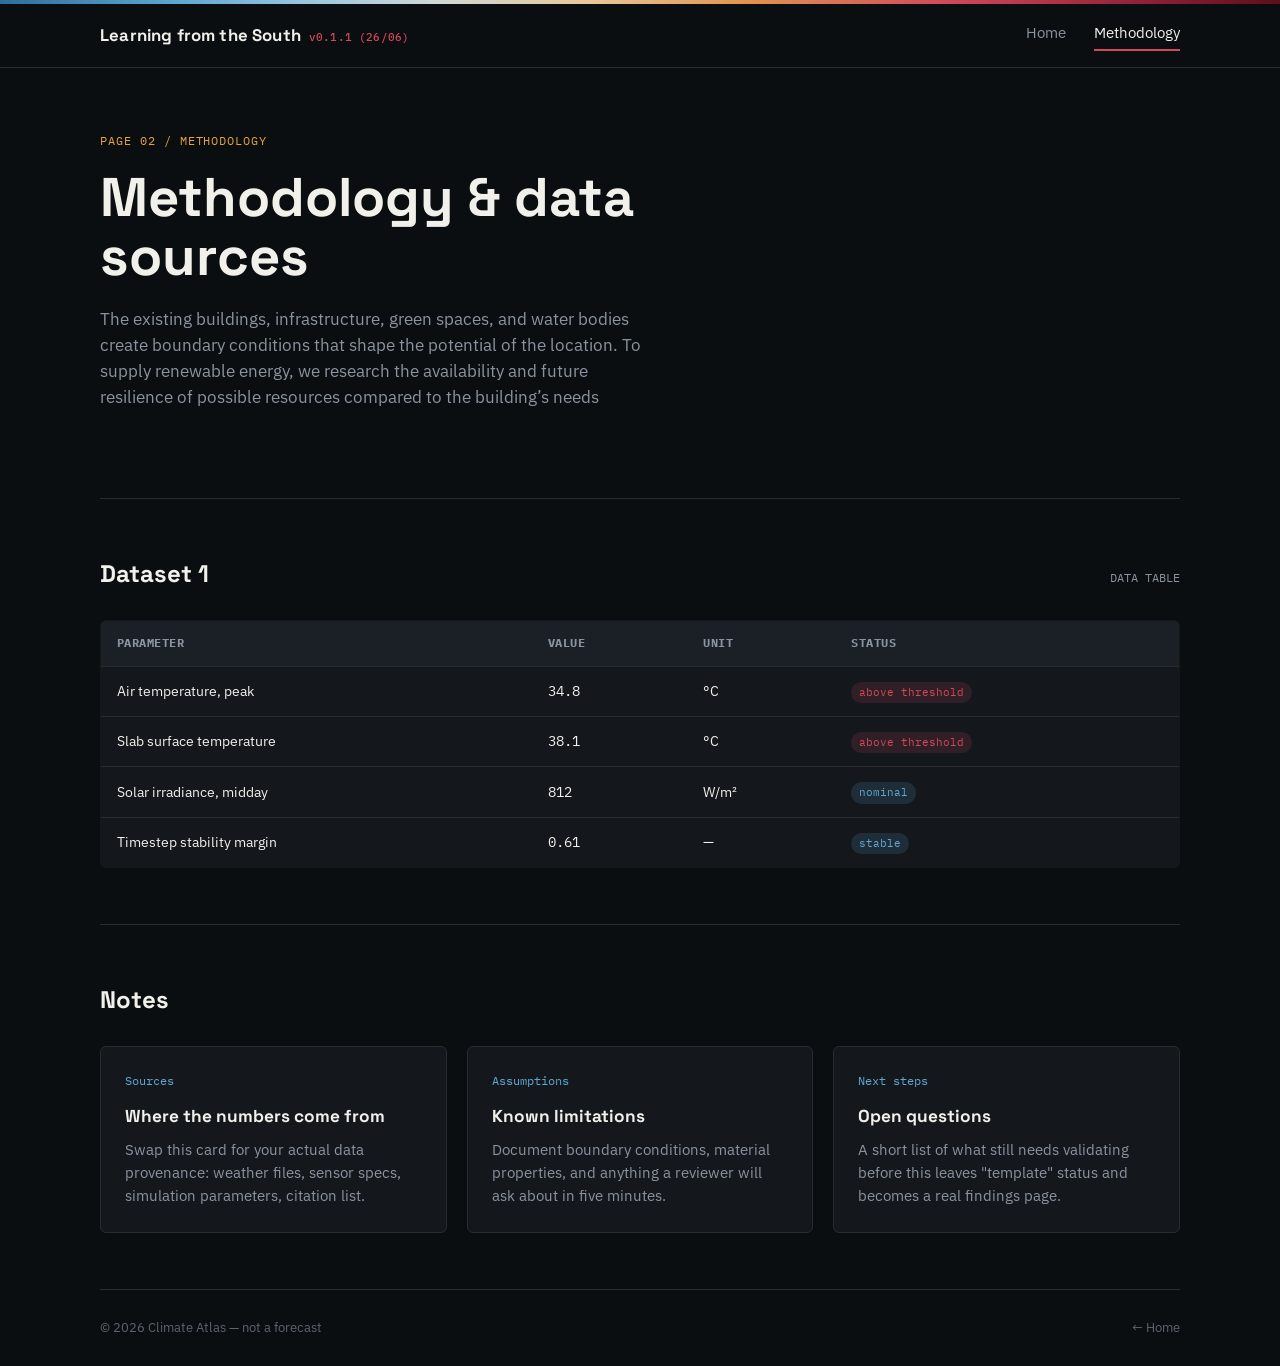
==== data.html @ e8f97cec "modifications to html" ====
<!DOCTYPE html>
<html lang="en">
<head>
<meta charset="UTF-8">
<meta name="viewport" content="width=device-width, initial-scale=1.0">
<title>Methodology</title>
<link rel="stylesheet" href="style.css">
</head>
<body>

<div class="stripes stripes--thin" role="img" aria-label="Warming stripes accent bar"></div>

<header class="site-header">
  <nav class="nav wrap">
    <a href="index.html" class="nav__brand">Learning from the South <span>v0.1.1 (26/06)</span></a>
    <div class="nav__links">
      <a href="index.html">Home</a>
      <a href="data.html" aria-current="page">Methodology</a>
    </div>
  </nav>
</header>

<main>

  <section class="hero wrap">
    <p class="eyebrow">Page 02 / Methodology</p>
    <h1>Methodology &amp; data sources</h1>
    <p class="lede">The existing buildings, infrastructure, green spaces, and water bodies create boundary conditions that shape the potential of the location. To supply renewable energy, we research the availability and future resilience of possible resources compared to the building’s needs</p>
  </section>

  <section class="section wrap">
    <div class="section__head">
      <h2>Dataset 1</h2>
      <span class="tag">DATA TABLE</span>
    </div>
    <table class="data-table">
      <thead>
        <tr>
          <th>Parameter</th>
          <th>Value</th>
          <th>Unit</th>
          <th>Status</th>
        </tr>
      </thead>
      <tbody>
        <tr>
          <td>Air temperature, peak</td>
          <td class="num">34.8</td>
          <td>°C</td>
          <td><span class="flag">above threshold</span></td>
        </tr>
        <tr>
          <td>Slab surface temperature</td>
          <td class="num">38.1</td>
          <td>°C</td>
          <td><span class="flag">above threshold</span></td>
        </tr>
        <tr>
          <td>Solar irradiance, midday</td>
          <td class="num">812</td>
          <td>W/m²</td>
          <td><span class="flag flag--ok">nominal</span></td>
        </tr>
        <tr>
          <td>Timestep stability margin</td>
          <td class="num">0.61</td>
          <td>—</td>
          <td><span class="flag flag--ok">stable</span></td>
        </tr>
      </tbody>
    </table>
  </section>

  <section class="section wrap">
    <div class="section__head">
      <h2>Notes</h2>
    </div>
    <div class="grid-3">
      <div class="card">
        <div class="card__index">Sources</div>
        <h3>Where the numbers come from</h3>
        <p>Swap this card for your actual data provenance: weather files, sensor specs, simulation parameters, citation list.</p>
      </div>
      <div class="card">
        <div class="card__index">Assumptions</div>
        <h3>Known limitations</h3>
        <p>Document boundary conditions, material properties, and anything a reviewer will ask about in five minutes.</p>
      </div>
      <div class="card">
        <div class="card__index">Next steps</div>
        <h3>Open questions</h3>
        <p>A short list of what still needs validating before this leaves "template" status and becomes a real findings page.</p>
      </div>
    </div>
  </section>

</main>

<footer class="site-footer wrap">
  <span>© 2026 Climate Atlas — not a forecast</span>
  <a href="index.html">← Home</a>
</footer>

</body>
</html>
---- style.css ----
/* ============================================================
   CLIMATE ANALYSIS — base stylesheet
   Palette: dark control room + warming-stripes accent
   ============================================================ */

@import url('https://fonts.googleapis.com/css2?family=Space+Grotesk:wght@400;500;700&family=IBM+Plex+Sans:wght@400;500&family=IBM+Plex+Mono:wght@400;500;600&display=swap');

:root {
  /* color tokens */
  --bg-deep:   #0B0E11;   /* near-black background, "the void" */
  --bg-panel:  #14181D;   /* card / panel surface */
  --bg-panel-2:#1B2027;   /* slightly raised surface */
  --line:      #262C34;   /* hairline borders */
  --ice:       #5FA8D3;   /* cold accent — the "before" */
  --ember:     #D1495B;   /* hot accent — the "after" */
  --amber:     #E8A33D;   /* caution / highlight */
  --fog:       #8A93A0;   /* muted secondary text */
  --paper:     #F2F0EA;   /* primary text on dark */

  /* type tokens */
  --font-display: 'Space Grotesk', sans-serif;
  --font-body: 'IBM Plex Sans', sans-serif;
  --font-mono: 'IBM Plex Mono', monospace;

  --radius: 6px;
}

* { box-sizing: border-box; margin: 0; padding: 0; }

html { scroll-behavior: smooth; }

body {
  background: var(--bg-deep);
  color: var(--paper);
  font-family: var(--font-body);
  line-height: 1.55;
  -webkit-font-smoothing: antialiased;
}

a { color: inherit; text-decoration: none; }

img { max-width: 100%; display: block; }

.wrap {
  width: min(1080px, 92%);
  margin-inline: auto;
}

/* ---------- focus & motion ---------- */
a:focus-visible,
button:focus-visible {
  outline: 2px solid var(--amber);
  outline-offset: 3px;
}

@media (prefers-reduced-motion: reduce) {
  * { animation: none !important; transition: none !important; scroll-behavior: auto !important; }
}

/* ---------- warming stripes signature ---------- */
.stripes {
  height: 14px;
  width: 100%;
  background: linear-gradient(
    90deg,
    #2c6e9e 0%,
    #5FA8D3 14%,
    #9bc6df 24%,
    #cfd8d4 34%,
    #e9c79a 46%,
    #e2954f 58%,
    #D1495B 74%,
    #8f1f33 90%,
    #5c0f1d 100%
  );
}

.stripes--thin { height: 4px; }

/* ---------- nav ---------- */
.site-header {
  border-bottom: 1px solid var(--line);
  background: var(--bg-deep);
  position: sticky;
  top: 0;
  z-index: 10;
}

.nav {
  display: flex;
  align-items: center;
  justify-content: space-between;
  padding-block: 18px;
}

.nav__brand {
  font-family: var(--font-display);
  font-weight: 700;
  font-size: 1.05rem;
  letter-spacing: 0.01em;
  display: flex;
  align-items: baseline;
  gap: 8px;
}

.nav__brand span {
  font-family: var(--font-mono);
  font-size: 0.7rem;
  color: var(--ember);
  font-weight: 500;
}

.nav__links {
  display: flex;
  gap: 28px;
  font-size: 0.92rem;
  color: var(--fog);
}

.nav__links a {
  position: relative;
  padding-bottom: 4px;
  transition: color 0.15s ease;
}

.nav__links a:hover,
.nav__links a[aria-current="page"] {
  color: var(--paper);
}

.nav__links a[aria-current="page"]::after {
  content: "";
  position: absolute;
  left: 0; right: 0; bottom: -2px;
  height: 2px;
  background: var(--ember);
}

/* ---------- hero ---------- */
.hero {
  padding-block: 64px 56px;
  border-bottom: 1px solid var(--line);
}

.eyebrow {
  font-family: var(--font-mono);
  font-size: 0.75rem;
  letter-spacing: 0.08em;
  text-transform: uppercase;
  color: var(--amber);
  margin-bottom: 18px;
}

.hero h1 {
  font-family: var(--font-display);
  font-weight: 700;
  font-size: clamp(2rem, 4.5vw, 3.4rem);
  line-height: 1.08;
  max-width: 16ch;
  margin-bottom: 20px;
}

.hero p.lede {
  color: var(--fog);
  font-size: 1.05rem;
  max-width: 56ch;
  margin-bottom: 32px;
}

.hero__actions {
  display: flex;
  gap: 14px;
  flex-wrap: wrap;
}

.btn {
  display: inline-block;
  padding: 12px 22px;
  border-radius: var(--radius);
  font-size: 0.92rem;
  font-weight: 500;
  border: 1px solid var(--line);
  transition: border-color 0.15s ease, background 0.15s ease;
}

.btn--primary {
  background: var(--ember);
  border-color: var(--ember);
  color: var(--paper);
}

.btn--primary:hover { background: #b8394a; }

.btn--ghost {
  color: var(--paper);
}

.btn--ghost:hover { border-color: var(--fog); }

/* ---------- stat row ---------- */
.stats {
  display: grid;
  grid-template-columns: repeat(auto-fit, minmax(180px, 1fr));
  gap: 1px;
  background: var(--line);
  border: 1px solid var(--line);
  border-radius: var(--radius);
  overflow: hidden;
  margin-block: 8px 0;
}

.stat {
  background: var(--bg-panel);
  padding: 22px 20px;
}

.stat__value {
  font-family: var(--font-mono);
  font-size: 1.7rem;
  font-weight: 600;
  color: var(--paper);
}

.stat__value sup {
  color: var(--ember);
  font-size: 1rem;
}

.stat__label {
  margin-top: 6px;
  font-size: 0.82rem;
  color: var(--fog);
}

.stat__source {
  margin-top: 10px;
  font-size: 0.72rem;
  color: #5c6470;
}

/* ---------- sections ---------- */
.section {
  padding-block: 56px;
  border-bottom: 1px solid var(--line);
}

.section__head {
  display: flex;
  align-items: baseline;
  justify-content: space-between;
  gap: 24px;
  margin-bottom: 28px;
}

.section__head h2 {
  font-family: var(--font-display);
  font-size: 1.5rem;
  font-weight: 700;
}

.section__head .tag {
  font-family: var(--font-mono);
  font-size: 0.75rem;
  color: var(--fog);
}

.grid-3 {
  display: grid;
  grid-template-columns: repeat(auto-fit, minmax(240px, 1fr));
  gap: 20px;
}

.card {
  background: var(--bg-panel);
  border: 1px solid var(--line);
  border-radius: var(--radius);
  padding: 24px;
}

.card__index {
  font-family: var(--font-mono);
  font-size: 0.78rem;
  color: var(--ice);
  margin-bottom: 12px;
}

.card h3 {
  font-family: var(--font-display);
  font-size: 1.08rem;
  margin-bottom: 10px;
}

.card p {
  color: var(--fog);
  font-size: 0.92rem;
}

/* ---------- table (used on the data/methodology page) ---------- */
.data-table {
  width: 100%;
  border-collapse: collapse;
  font-size: 0.9rem;
  background: var(--bg-panel);
  border: 1px solid var(--line);
  border-radius: var(--radius);
  overflow: hidden;
}

.data-table th,
.data-table td {
  text-align: left;
  padding: 13px 16px;
  border-bottom: 1px solid var(--line);
}

.data-table th {
  font-family: var(--font-mono);
  font-size: 0.74rem;
  letter-spacing: 0.04em;
  text-transform: uppercase;
  color: var(--fog);
  background: var(--bg-panel-2);
}

.data-table td.num {
  font-family: var(--font-mono);
  color: var(--paper);
}

.data-table tr:last-child td { border-bottom: none; }

.flag {
  display: inline-block;
  font-family: var(--font-mono);
  font-size: 0.7rem;
  padding: 2px 8px;
  border-radius: 999px;
  background: rgba(209, 73, 91, 0.15);
  color: var(--ember);
}

.flag--ok {
  background: rgba(95, 168, 211, 0.15);
  color: var(--ice);
}

.callout {
  border-left: 3px solid var(--amber);
  background: var(--bg-panel);
  padding: 18px 20px;
  font-size: 0.92rem;
  color: var(--fog);
  border-radius: 0 var(--radius) var(--radius) 0;
  margin-block: 32px;
}

.callout strong { color: var(--paper); }

/* ---------- footer ---------- */
.site-footer {
  padding-block: 28px;
  display: flex;
  align-items: center;
  justify-content: space-between;
  flex-wrap: wrap;
  gap: 12px;
  font-size: 0.8rem;
  color: #5c6470;
}

.site-footer a:hover { color: var(--fog); }

/* ---------- responsive ---------- */
@media (max-width: 640px) {
  .nav__links { gap: 16px; font-size: 0.85rem; }
  .section__head { flex-direction: column; align-items: flex-start; gap: 8px; }
}
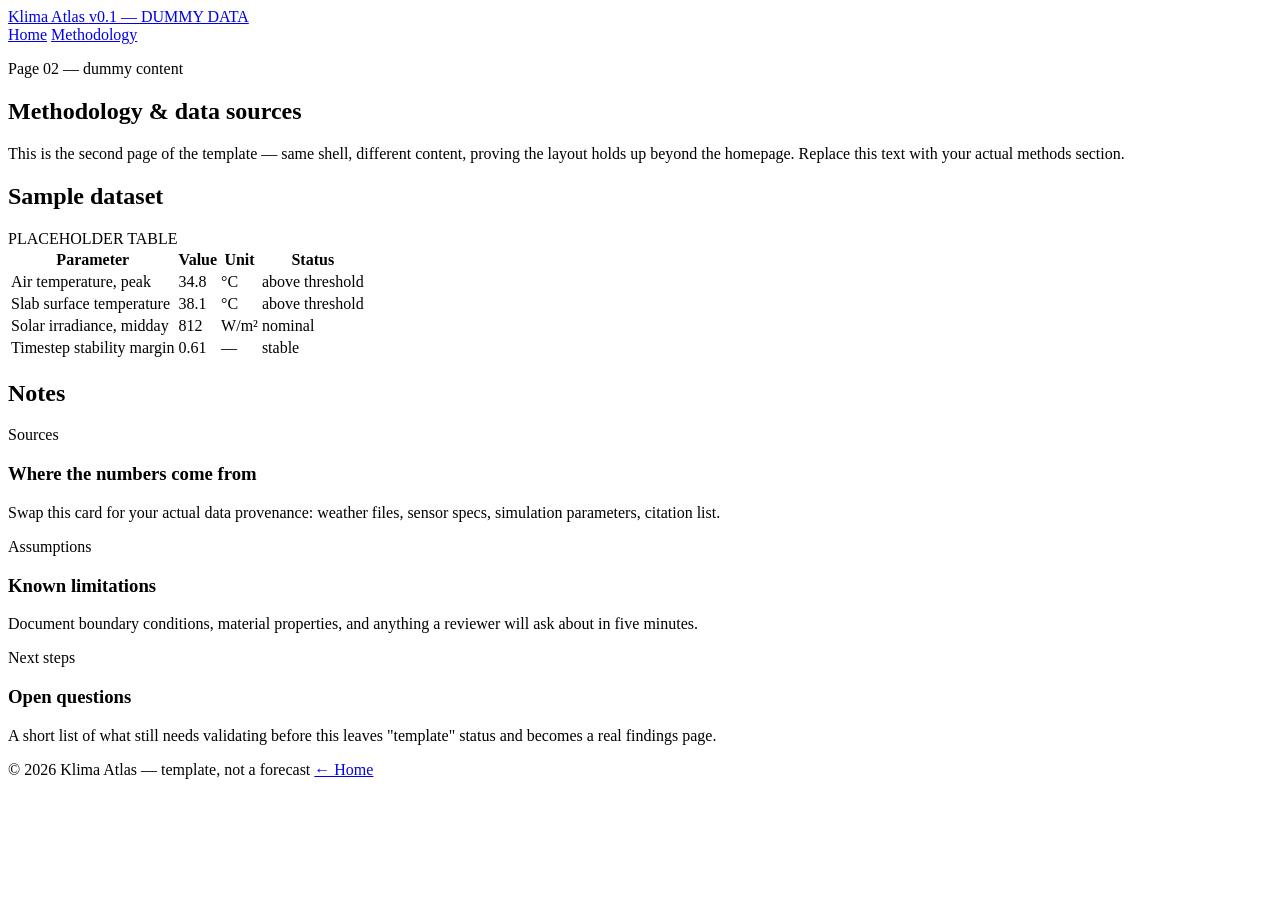
==== commit 1b8a51f7: "added chart 1" ====
--- a/data.html
+++ b/data.html
@@ -3,8 +3,8 @@
 <head>
 <meta charset="UTF-8">
 <meta name="viewport" content="width=device-width, initial-scale=1.0">
-<title>Methodology</title>
-<link rel="stylesheet" href="style.css">
+<title>Methodology — Klima Atlas</title>
+<link rel="stylesheet" href="css/style.css">
 </head>
 <body>
 
@@ -12,7 +12,7 @@
 
 <header class="site-header">
   <nav class="nav wrap">
-    <a href="index.html" class="nav__brand">Learning from the South <span>v0.1.1 (26/06)</span></a>
+    <a href="index.html" class="nav__brand">Klima Atlas <span>v0.1 — DUMMY DATA</span></a>
     <div class="nav__links">
       <a href="index.html">Home</a>
       <a href="data.html" aria-current="page">Methodology</a>
@@ -23,15 +23,15 @@
 <main>
 
   <section class="hero wrap">
-    <p class="eyebrow">Page 02 / Methodology</p>
+    <p class="eyebrow">Page 02 — dummy content</p>
     <h1>Methodology &amp; data sources</h1>
-    <p class="lede">The existing buildings, infrastructure, green spaces, and water bodies create boundary conditions that shape the potential of the location. To supply renewable energy, we research the availability and future resilience of possible resources compared to the building’s needs</p>
+    <p class="lede">This is the second page of the template — same shell, different content, proving the layout holds up beyond the homepage. Replace this text with your actual methods section.</p>
   </section>
 
   <section class="section wrap">
     <div class="section__head">
-      <h2>Dataset 1</h2>
-      <span class="tag">DATA TABLE</span>
+      <h2>Sample dataset</h2>
+      <span class="tag">PLACEHOLDER TABLE</span>
     </div>
     <table class="data-table">
       <thead>
@@ -97,9 +97,9 @@
 </main>
 
 <footer class="site-footer wrap">
-  <span>© 2026 Climate Atlas — not a forecast</span>
+  <span>© 2026 Klima Atlas — template, not a forecast</span>
   <a href="index.html">← Home</a>
 </footer>
 
 </body>
-</html>+</html>
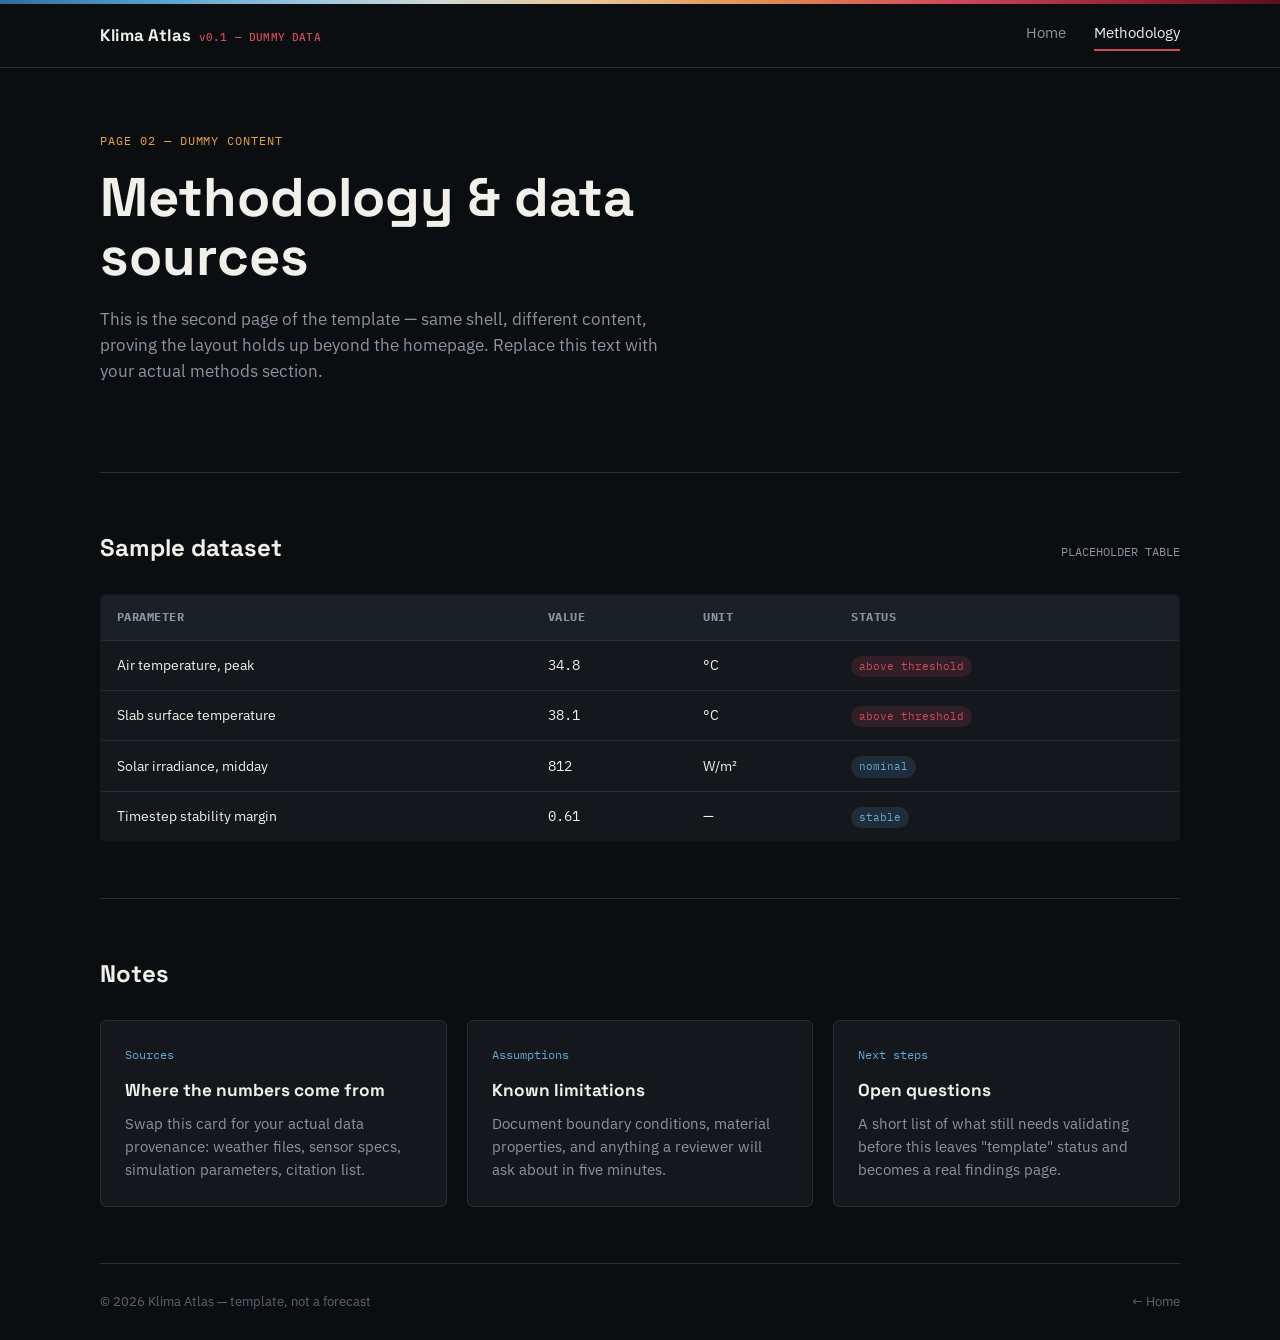
==== commit abf9e39f: "fixed bug" ====
--- a/data.html
+++ b/data.html
@@ -4,7 +4,7 @@
 <meta charset="UTF-8">
 <meta name="viewport" content="width=device-width, initial-scale=1.0">
 <title>Methodology — Klima Atlas</title>
-<link rel="stylesheet" href="css/style.css">
+<link rel="stylesheet" href="style.css">
 </head>
 <body>
 
--- a/style.css
+++ b/style.css
@@ -0,0 +1,449 @@
+/* ============================================================
+   CLIMATE ANALYSIS — base stylesheet
+   Palette: dark control room + warming-stripes accent
+   ============================================================ */
+
+@import url('https://fonts.googleapis.com/css2?family=Space+Grotesk:wght@400;500;700&family=IBM+Plex+Sans:wght@400;500&family=IBM+Plex+Mono:wght@400;500;600&display=swap');
+
+:root {
+  /* color tokens */
+  --bg-deep:   #0B0E11;   /* near-black background, "the void" */
+  --bg-panel:  #14181D;   /* card / panel surface */
+  --bg-panel-2:#1B2027;   /* slightly raised surface */
+  --line:      #262C34;   /* hairline borders */
+  --ice:       #5FA8D3;   /* cold accent — the "before" */
+  --ember:     #D1495B;   /* hot accent — the "after" */
+  --amber:     #E8A33D;   /* caution / highlight */
+  --fog:       #8A93A0;   /* muted secondary text */
+  --paper:     #F2F0EA;   /* primary text on dark */
+
+  /* type tokens */
+  --font-display: 'Space Grotesk', sans-serif;
+  --font-body: 'IBM Plex Sans', sans-serif;
+  --font-mono: 'IBM Plex Mono', monospace;
+
+  --radius: 6px;
+}
+
+* { box-sizing: border-box; margin: 0; padding: 0; }
+
+html { scroll-behavior: smooth; }
+
+body {
+  background: var(--bg-deep);
+  color: var(--paper);
+  font-family: var(--font-body);
+  line-height: 1.55;
+  -webkit-font-smoothing: antialiased;
+}
+
+a { color: inherit; text-decoration: none; }
+
+img { max-width: 100%; display: block; }
+
+.wrap {
+  width: min(1080px, 92%);
+  margin-inline: auto;
+}
+
+/* ---------- focus & motion ---------- */
+a:focus-visible,
+button:focus-visible {
+  outline: 2px solid var(--amber);
+  outline-offset: 3px;
+}
+
+@media (prefers-reduced-motion: reduce) {
+  * { animation: none !important; transition: none !important; scroll-behavior: auto !important; }
+}
+
+/* ---------- warming stripes signature ---------- */
+.stripes {
+  height: 14px;
+  width: 100%;
+  background: linear-gradient(
+    90deg,
+    #2c6e9e 0%,
+    #5FA8D3 14%,
+    #9bc6df 24%,
+    #cfd8d4 34%,
+    #e9c79a 46%,
+    #e2954f 58%,
+    #D1495B 74%,
+    #8f1f33 90%,
+    #5c0f1d 100%
+  );
+}
+
+.stripes--thin { height: 4px; }
+
+/* ---------- nav ---------- */
+.site-header {
+  border-bottom: 1px solid var(--line);
+  background: var(--bg-deep);
+  position: sticky;
+  top: 0;
+  z-index: 10;
+}
+
+.nav {
+  display: flex;
+  align-items: center;
+  justify-content: space-between;
+  padding-block: 18px;
+}
+
+.nav__brand {
+  font-family: var(--font-display);
+  font-weight: 700;
+  font-size: 1.05rem;
+  letter-spacing: 0.01em;
+  display: flex;
+  align-items: baseline;
+  gap: 8px;
+}
+
+.nav__brand span {
+  font-family: var(--font-mono);
+  font-size: 0.7rem;
+  color: var(--ember);
+  font-weight: 500;
+}
+
+.nav__links {
+  display: flex;
+  gap: 28px;
+  font-size: 0.92rem;
+  color: var(--fog);
+}
+
+.nav__links a {
+  position: relative;
+  padding-bottom: 4px;
+  transition: color 0.15s ease;
+}
+
+.nav__links a:hover,
+.nav__links a[aria-current="page"] {
+  color: var(--paper);
+}
+
+.nav__links a[aria-current="page"]::after {
+  content: "";
+  position: absolute;
+  left: 0; right: 0; bottom: -2px;
+  height: 2px;
+  background: var(--ember);
+}
+
+/* ---------- hero ---------- */
+.hero {
+  padding-block: 64px 56px;
+  border-bottom: 1px solid var(--line);
+}
+
+.eyebrow {
+  font-family: var(--font-mono);
+  font-size: 0.75rem;
+  letter-spacing: 0.08em;
+  text-transform: uppercase;
+  color: var(--amber);
+  margin-bottom: 18px;
+}
+
+.hero h1 {
+  font-family: var(--font-display);
+  font-weight: 700;
+  font-size: clamp(2rem, 4.5vw, 3.4rem);
+  line-height: 1.08;
+  max-width: 16ch;
+  margin-bottom: 20px;
+}
+
+.hero p.lede {
+  color: var(--fog);
+  font-size: 1.05rem;
+  max-width: 56ch;
+  margin-bottom: 32px;
+}
+
+.hero__actions {
+  display: flex;
+  gap: 14px;
+  flex-wrap: wrap;
+}
+
+.btn {
+  display: inline-block;
+  padding: 12px 22px;
+  border-radius: var(--radius);
+  font-size: 0.92rem;
+  font-weight: 500;
+  border: 1px solid var(--line);
+  transition: border-color 0.15s ease, background 0.15s ease;
+}
+
+.btn--primary {
+  background: var(--ember);
+  border-color: var(--ember);
+  color: var(--paper);
+}
+
+.btn--primary:hover { background: #b8394a; }
+
+.btn--ghost {
+  color: var(--paper);
+}
+
+.btn--ghost:hover { border-color: var(--fog); }
+
+/* ---------- stat row ---------- */
+.stats {
+  display: grid;
+  grid-template-columns: repeat(auto-fit, minmax(180px, 1fr));
+  gap: 1px;
+  background: var(--line);
+  border: 1px solid var(--line);
+  border-radius: var(--radius);
+  overflow: hidden;
+  margin-block: 8px 0;
+}
+
+.stat {
+  background: var(--bg-panel);
+  padding: 22px 20px;
+}
+
+.stat__value {
+  font-family: var(--font-mono);
+  font-size: 1.7rem;
+  font-weight: 600;
+  color: var(--paper);
+}
+
+.stat__value sup {
+  color: var(--ember);
+  font-size: 1rem;
+}
+
+.stat__label {
+  margin-top: 6px;
+  font-size: 0.82rem;
+  color: var(--fog);
+}
+
+.stat__source {
+  margin-top: 10px;
+  font-size: 0.72rem;
+  color: #5c6470;
+}
+
+/* ---------- sections ---------- */
+.section {
+  padding-block: 56px;
+  border-bottom: 1px solid var(--line);
+}
+
+.section__head {
+  display: flex;
+  align-items: baseline;
+  justify-content: space-between;
+  gap: 24px;
+  margin-bottom: 28px;
+}
+
+.section__head h2 {
+  font-family: var(--font-display);
+  font-size: 1.5rem;
+  font-weight: 700;
+}
+
+.section__head .tag {
+  font-family: var(--font-mono);
+  font-size: 0.75rem;
+  color: var(--fog);
+}
+
+.grid-3 {
+  display: grid;
+  grid-template-columns: repeat(auto-fit, minmax(240px, 1fr));
+  gap: 20px;
+}
+
+.card {
+  background: var(--bg-panel);
+  border: 1px solid var(--line);
+  border-radius: var(--radius);
+  padding: 24px;
+}
+
+.card__index {
+  font-family: var(--font-mono);
+  font-size: 0.78rem;
+  color: var(--ice);
+  margin-bottom: 12px;
+}
+
+.card h3 {
+  font-family: var(--font-display);
+  font-size: 1.08rem;
+  margin-bottom: 10px;
+}
+
+.card p {
+  color: var(--fog);
+  font-size: 0.92rem;
+}
+
+/* ---------- table (used on the data/methodology page) ---------- */
+.data-table {
+  width: 100%;
+  border-collapse: collapse;
+  font-size: 0.9rem;
+  background: var(--bg-panel);
+  border: 1px solid var(--line);
+  border-radius: var(--radius);
+  overflow: hidden;
+}
+
+.data-table th,
+.data-table td {
+  text-align: left;
+  padding: 13px 16px;
+  border-bottom: 1px solid var(--line);
+}
+
+.data-table th {
+  font-family: var(--font-mono);
+  font-size: 0.74rem;
+  letter-spacing: 0.04em;
+  text-transform: uppercase;
+  color: var(--fog);
+  background: var(--bg-panel-2);
+}
+
+.data-table td.num {
+  font-family: var(--font-mono);
+  color: var(--paper);
+}
+
+.data-table tr:last-child td { border-bottom: none; }
+
+.flag {
+  display: inline-block;
+  font-family: var(--font-mono);
+  font-size: 0.7rem;
+  padding: 2px 8px;
+  border-radius: 999px;
+  background: rgba(209, 73, 91, 0.15);
+  color: var(--ember);
+}
+
+.flag--ok {
+  background: rgba(95, 168, 211, 0.15);
+  color: var(--ice);
+}
+
+.callout {
+  border-left: 3px solid var(--amber);
+  background: var(--bg-panel);
+  padding: 18px 20px;
+  font-size: 0.92rem;
+  color: var(--fog);
+  border-radius: 0 var(--radius) var(--radius) 0;
+  margin-block: 32px;
+}
+
+.callout strong { color: var(--paper); }
+
+/* ---------- chart ---------- */
+.chart-block {
+  background: var(--bg-panel);
+  border: 1px solid var(--line);
+  border-radius: var(--radius);
+  padding: 24px 20px 12px;
+  margin-block: 8px 0;
+}
+
+#chart-global-temp {
+  position: relative;
+  width: 100%;
+  height: 320px;
+}
+
+#chart-global-temp svg {
+  display: block;
+  overflow: visible;
+}
+
+.chart-tooltip {
+  position: absolute;
+  pointer-events: none;
+  background: var(--bg-deep);
+  border: 1px solid var(--line);
+  border-radius: 4px;
+  padding: 6px 10px;
+  font-family: var(--font-mono);
+  font-size: 0.75rem;
+  color: var(--paper);
+  white-space: nowrap;
+  transform: translate(-50%, -100%);
+  transition: opacity 0.1s ease;
+}
+
+.chart-error {
+  color: var(--fog);
+  font-size: 0.85rem;
+  text-align: center;
+  padding-top: 120px;
+}
+
+.chart-legend {
+  display: flex;
+  gap: 20px;
+  flex-wrap: wrap;
+  font-size: 0.78rem;
+  color: var(--fog);
+  padding: 10px 4px 16px;
+}
+
+.chart-legend span {
+  display: inline-flex;
+  align-items: center;
+  gap: 6px;
+}
+
+.chart-legend i {
+  display: inline-block;
+  width: 14px;
+  height: 2px;
+}
+
+.chart-source {
+  font-size: 0.72rem;
+  color: #5c6470;
+  padding: 0 4px 4px;
+}
+
+.chart-source a { color: var(--ice); }
+.chart-source a:hover { color: var(--paper); }
+
+/* ---------- footer ---------- */
+.site-footer {
+  padding-block: 28px;
+  display: flex;
+  align-items: center;
+  justify-content: space-between;
+  flex-wrap: wrap;
+  gap: 12px;
+  font-size: 0.8rem;
+  color: #5c6470;
+}
+
+.site-footer a:hover { color: var(--fog); }
+
+/* ---------- responsive ---------- */
+@media (max-width: 640px) {
+  .nav__links { gap: 16px; font-size: 0.85rem; }
+  .section__head { flex-direction: column; align-items: flex-start; gap: 8px; }
+}
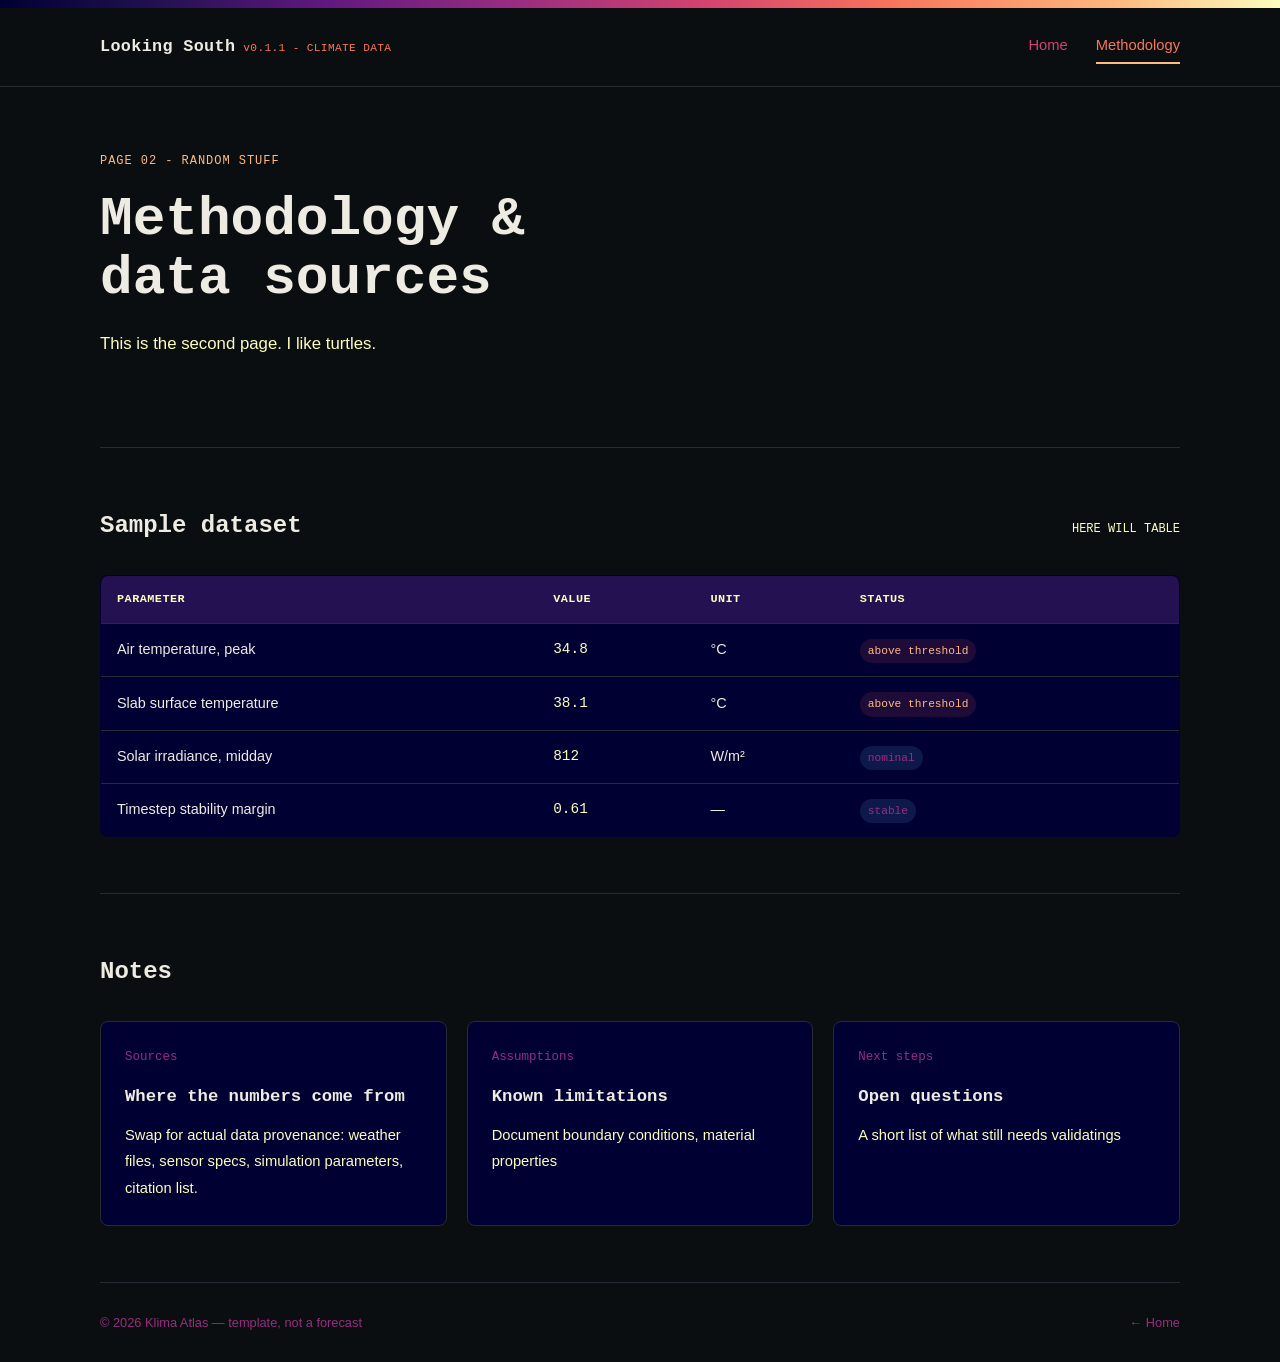
==== commit 599e34c8: "added csv" ====
--- a/data.html
+++ b/data.html
@@ -3,7 +3,7 @@
 <head>
 <meta charset="UTF-8">
 <meta name="viewport" content="width=device-width, initial-scale=1.0">
-<title>Methodology — Klima Atlas</title>
+<title>Methodology</title>
 <link rel="stylesheet" href="style.css">
 </head>
 <body>
@@ -12,7 +12,7 @@
 
 <header class="site-header">
   <nav class="nav wrap">
-    <a href="index.html" class="nav__brand">Klima Atlas <span>v0.1 — DUMMY DATA</span></a>
+    <a href="index.html" class="nav__brand">Looking South <span>v0.1.1 - CLIMATE DATA</span></a>
     <div class="nav__links">
       <a href="index.html">Home</a>
       <a href="data.html" aria-current="page">Methodology</a>
@@ -23,15 +23,15 @@
 <main>
 
   <section class="hero wrap">
-    <p class="eyebrow">Page 02 — dummy content</p>
+    <p class="eyebrow">Page 02 - random stuff</p>
     <h1>Methodology &amp; data sources</h1>
-    <p class="lede">This is the second page of the template — same shell, different content, proving the layout holds up beyond the homepage. Replace this text with your actual methods section.</p>
+    <p class="lede">This is the second page. I like turtles.</p>
   </section>
 
   <section class="section wrap">
     <div class="section__head">
       <h2>Sample dataset</h2>
-      <span class="tag">PLACEHOLDER TABLE</span>
+      <span class="tag">HERE WILL TABLE</span>
     </div>
     <table class="data-table">
       <thead>
@@ -79,17 +79,17 @@
       <div class="card">
         <div class="card__index">Sources</div>
         <h3>Where the numbers come from</h3>
-        <p>Swap this card for your actual data provenance: weather files, sensor specs, simulation parameters, citation list.</p>
+        <p>Swap for actual data provenance: weather files, sensor specs, simulation parameters, citation list.</p>
       </div>
       <div class="card">
         <div class="card__index">Assumptions</div>
         <h3>Known limitations</h3>
-        <p>Document boundary conditions, material properties, and anything a reviewer will ask about in five minutes.</p>
+        <p>Document boundary conditions, material properties</p>
       </div>
       <div class="card">
         <div class="card__index">Next steps</div>
         <h3>Open questions</h3>
-        <p>A short list of what still needs validating before this leaves "template" status and becomes a real findings page.</p>
+        <p>A short list of what still needs validatings</p>
       </div>
     </div>
   </section>
--- a/style.css
+++ b/style.css
@@ -15,14 +15,45 @@
   --ember:     #D1495B;   /* hot accent — the "after" */
   --amber:     #E8A33D;   /* caution / highlight */
   --fog:       #8A93A0;   /* muted secondary text */
-  --paper:     #F2F0EA;   /* primary text on dark */
+  --paper:     #eeebe3;   /* primary text on dark */
+
+  /*VIRIDIS PALETTES*/
+  --magma1: #000033;  /*darkest cold*/
+  --magma2: #231151;  /*dark cold*/
+  --magma3: #5f187f;  /*cold*/
+  --magma4: #982d80;  /*warm*/
+  --magma5: #d3436e;  /*warmer*/
+  --magma6: #f8765c;  /*hot*/
+  --magma7: #feba80;  /*red hot*/
+  --magma8: #fcfdbf;  /*glow*/
+
+  --plasma1: #0d1687; /*darkest cold*/
+  --plasma2: #541fa3; /*dark cold*/
+  --plasma3: #8b23a5; /*cold*/
+  --plasma4: #b93289; /*warm*/
+  --plasma5: #db5c68; /*warmer*/
+  --plasma6: #f48848; /*hot*/
+  --plasma7: #febc2a; /*red hot*/
+  --plasma8: #f0f920; /*glow*/
+
+  --inferno1: #000033;  /*darkest cold*/
+  --inferno2: #231151;  /*dark cold*/
+  --inferno3: #8b23a5;  /*cold*/
+  --inferno4: #b93289;  /*warm*/
+  --inferno5: #db5c68;  /*warmer*/
+  --inferno6: #f48848;  /*hot*/
+  --inferno7: #febc2a;  /*red hot*/
+  --inferno8: #f0f920;  /*glow*/
 
   /* type tokens */
   --font-display: 'Space Grotesk', sans-serif;
+  --font-display2: 'Roboto Mono', monospace;
   --font-body: 'IBM Plex Sans', sans-serif;
+  --font-body2: 'Inter', sans-serif;
   --font-mono: 'IBM Plex Mono', monospace;
-
-  --radius: 6px;
+  --font-mono2: 'Roboto Mono', monospace;
+
+  --radius: 8px;
 }
 
 * { box-sizing: border-box; margin: 0; padding: 0; }
@@ -32,8 +63,8 @@
 body {
   background: var(--bg-deep);
   color: var(--paper);
-  font-family: var(--font-body);
-  line-height: 1.55;
+  font-family: var(--font-body2);
+  line-height: 1.8;
   -webkit-font-smoothing: antialiased;
 }
 
@@ -49,8 +80,8 @@
 /* ---------- focus & motion ---------- */
 a:focus-visible,
 button:focus-visible {
-  outline: 2px solid var(--amber);
-  outline-offset: 3px;
+  outline: 2px solid var(--magma6);
+  outline-offset: 5px;
 }
 
 @media (prefers-reduced-motion: reduce) {
@@ -63,19 +94,18 @@
   width: 100%;
   background: linear-gradient(
     90deg,
-    #2c6e9e 0%,
-    #5FA8D3 14%,
-    #9bc6df 24%,
-    #cfd8d4 34%,
-    #e9c79a 46%,
-    #e2954f 58%,
-    #D1495B 74%,
-    #8f1f33 90%,
-    #5c0f1d 100%
+    var(--magma1) 0%,
+    var(--magma2) 12.5%,
+    var(--magma3) 25%,
+    var(--magma4) 40%,
+    var(--magma5) 55%,
+    var(--magma6) 70%,
+    var(--magma7) 87.5%,
+    var(--magma8) 100%
   );
 }
 
-.stripes--thin { height: 4px; }
+.stripes--thin { height: 8px; }
 
 /* ---------- nav ---------- */
 .site-header {
@@ -90,23 +120,23 @@
   display: flex;
   align-items: center;
   justify-content: space-between;
-  padding-block: 18px;
+  padding-block: 24px;
 }
 
 .nav__brand {
-  font-family: var(--font-display);
+  font-family: var(--font-display2);
   font-weight: 700;
   font-size: 1.05rem;
-  letter-spacing: 0.01em;
+  letter-spacing: 0.02em;
   display: flex;
   align-items: baseline;
   gap: 8px;
 }
 
 .nav__brand span {
-  font-family: var(--font-mono);
+  font-family: var(--font-mono2);
   font-size: 0.7rem;
-  color: var(--ember);
+  color: var(--magma6);
   font-weight: 500;
 }
 
@@ -114,7 +144,7 @@
   display: flex;
   gap: 28px;
   font-size: 0.92rem;
-  color: var(--fog);
+  color: var(--magma5);
 }
 
 .nav__links a {
@@ -125,7 +155,7 @@
 
 .nav__links a:hover,
 .nav__links a[aria-current="page"] {
-  color: var(--paper);
+  color: var(--magma6);
 }
 
 .nav__links a[aria-current="page"]::after {
@@ -133,7 +163,7 @@
   position: absolute;
   left: 0; right: 0; bottom: -2px;
   height: 2px;
-  background: var(--ember);
+  background: var(--magma7);
 }
 
 /* ---------- hero ---------- */
@@ -143,16 +173,16 @@
 }
 
 .eyebrow {
-  font-family: var(--font-mono);
+  font-family: var(--font-mono2);
   font-size: 0.75rem;
   letter-spacing: 0.08em;
   text-transform: uppercase;
-  color: var(--amber);
+  color: var(--magma7);
   margin-bottom: 18px;
 }
 
 .hero h1 {
-  font-family: var(--font-display);
+  font-family: var(--font-display2);
   font-weight: 700;
   font-size: clamp(2rem, 4.5vw, 3.4rem);
   line-height: 1.08;
@@ -161,7 +191,7 @@
 }
 
 .hero p.lede {
-  color: var(--fog);
+  color: var(--magma8);
   font-size: 1.05rem;
   max-width: 56ch;
   margin-bottom: 32px;
@@ -180,22 +210,22 @@
   font-size: 0.92rem;
   font-weight: 500;
   border: 1px solid var(--line);
-  transition: border-color 0.15s ease, background 0.15s ease;
+  transition: border-color 0.25s ease, background 0.15s ease;
 }
 
 .btn--primary {
-  background: var(--ember);
-  border-color: var(--ember);
-  color: var(--paper);
-}
-
-.btn--primary:hover { background: #b8394a; }
+  background: var(--magma7);
+  border-color: var(--magma7);
+  color: var(--magma8);
+}
+
+.btn--primary:hover { background: var(--magma5); }
 
 .btn--ghost {
-  color: var(--paper);
-}
-
-.btn--ghost:hover { border-color: var(--fog); }
+  color: var(--magma8);
+}
+
+.btn--ghost:hover { border-color: var(--magma8); }
 
 /* ---------- stat row ---------- */
 .stats {
@@ -210,32 +240,32 @@
 }
 
 .stat {
-  background: var(--bg-panel);
+  background: var(--magma1);
   padding: 22px 20px;
 }
 
 .stat__value {
-  font-family: var(--font-mono);
+  font-family: var(--font-mono2);
   font-size: 1.7rem;
   font-weight: 600;
-  color: var(--paper);
+  color: var(--magma8);
 }
 
 .stat__value sup {
-  color: var(--ember);
+  color: var(--magma7);
   font-size: 1rem;
 }
 
 .stat__label {
   margin-top: 6px;
   font-size: 0.82rem;
-  color: var(--fog);
+  color: var(--magma8);
 }
 
 .stat__source {
   margin-top: 10px;
   font-size: 0.72rem;
-  color: #5c6470;
+  color: var(--magma4);
 }
 
 /* ---------- sections ---------- */
@@ -253,15 +283,15 @@
 }
 
 .section__head h2 {
-  font-family: var(--font-display);
+  font-family: var(--font-display2);
   font-size: 1.5rem;
   font-weight: 700;
 }
 
 .section__head .tag {
-  font-family: var(--font-mono);
+  font-family: var(--font-mono2);
   font-size: 0.75rem;
-  color: var(--fog);
+  color: var(--magma8);
 }
 
 .grid-3 {
@@ -271,27 +301,27 @@
 }
 
 .card {
-  background: var(--bg-panel);
+  background: var(--magma1);
   border: 1px solid var(--line);
   border-radius: var(--radius);
   padding: 24px;
 }
 
 .card__index {
-  font-family: var(--font-mono);
+  font-family: var(--font-mono2);
   font-size: 0.78rem;
-  color: var(--ice);
+  color: var(--magma4);
   margin-bottom: 12px;
 }
 
 .card h3 {
-  font-family: var(--font-display);
+  font-family: var(--font-display2);
   font-size: 1.08rem;
   margin-bottom: 10px;
 }
 
 .card p {
-  color: var(--fog);
+  color: var(--magma8);
   font-size: 0.92rem;
 }
 
@@ -300,7 +330,7 @@
   width: 100%;
   border-collapse: collapse;
   font-size: 0.9rem;
-  background: var(--bg-panel);
+  background: var(--magma1);
   border: 1px solid var(--line);
   border-radius: var(--radius);
   overflow: hidden;
@@ -314,51 +344,51 @@
 }
 
 .data-table th {
-  font-family: var(--font-mono);
+  font-family: var(--font-mono2);
   font-size: 0.74rem;
   letter-spacing: 0.04em;
   text-transform: uppercase;
-  color: var(--fog);
-  background: var(--bg-panel-2);
+  color: var(--magma8);
+  background: var(--magma2);
 }
 
 .data-table td.num {
-  font-family: var(--font-mono);
-  color: var(--paper);
+  font-family: var(--font-mono2);
+  color: var(--magma8);
 }
 
 .data-table tr:last-child td { border-bottom: none; }
 
 .flag {
   display: inline-block;
-  font-family: var(--font-mono);
+  font-family: var(--font-mono2);
   font-size: 0.7rem;
   padding: 2px 8px;
   border-radius: 999px;
   background: rgba(209, 73, 91, 0.15);
-  color: var(--ember);
+  color: var(--magma7);
 }
 
 .flag--ok {
   background: rgba(95, 168, 211, 0.15);
-  color: var(--ice);
+  color: var(--magma4);
 }
 
 .callout {
-  border-left: 3px solid var(--amber);
-  background: var(--bg-panel);
+  border-left: 3px solid var(--magma7);
+  background: var(--magma1);
   padding: 18px 20px;
   font-size: 0.92rem;
-  color: var(--fog);
+  color: var(--magma8);
   border-radius: 0 var(--radius) var(--radius) 0;
   margin-block: 32px;
 }
 
-.callout strong { color: var(--paper); }
+.callout strong { color: var(--magma8); }
 
 /* ---------- chart ---------- */
 .chart-block {
-  background: var(--bg-panel);
+  background: var(--magma1);
   border: 1px solid var(--line);
   border-radius: var(--radius);
   padding: 24px 20px 12px;
@@ -383,16 +413,16 @@
   border: 1px solid var(--line);
   border-radius: 4px;
   padding: 6px 10px;
-  font-family: var(--font-mono);
+  font-family: var(--font-mono2);
   font-size: 0.75rem;
-  color: var(--paper);
+  color: var(--magma8);
   white-space: nowrap;
   transform: translate(-50%, -100%);
   transition: opacity 0.1s ease;
 }
 
 .chart-error {
-  color: var(--fog);
+  color: var(--magma8);
   font-size: 0.85rem;
   text-align: center;
   padding-top: 120px;
@@ -403,7 +433,7 @@
   gap: 20px;
   flex-wrap: wrap;
   font-size: 0.78rem;
-  color: var(--fog);
+  color: var(--magma8);
   padding: 10px 4px 16px;
 }
 
@@ -421,12 +451,12 @@
 
 .chart-source {
   font-size: 0.72rem;
-  color: #5c6470;
+  color: var(--magma4);
   padding: 0 4px 4px;
 }
 
-.chart-source a { color: var(--ice); }
-.chart-source a:hover { color: var(--paper); }
+.chart-source a { color: var(--magma4); }
+.chart-source a:hover { color: var(--magma8); }
 
 /* ---------- footer ---------- */
 .site-footer {
@@ -437,7 +467,7 @@
   flex-wrap: wrap;
   gap: 12px;
   font-size: 0.8rem;
-  color: #5c6470;
+  color: var(--magma4);
 }
 
 .site-footer a:hover { color: var(--fog); }
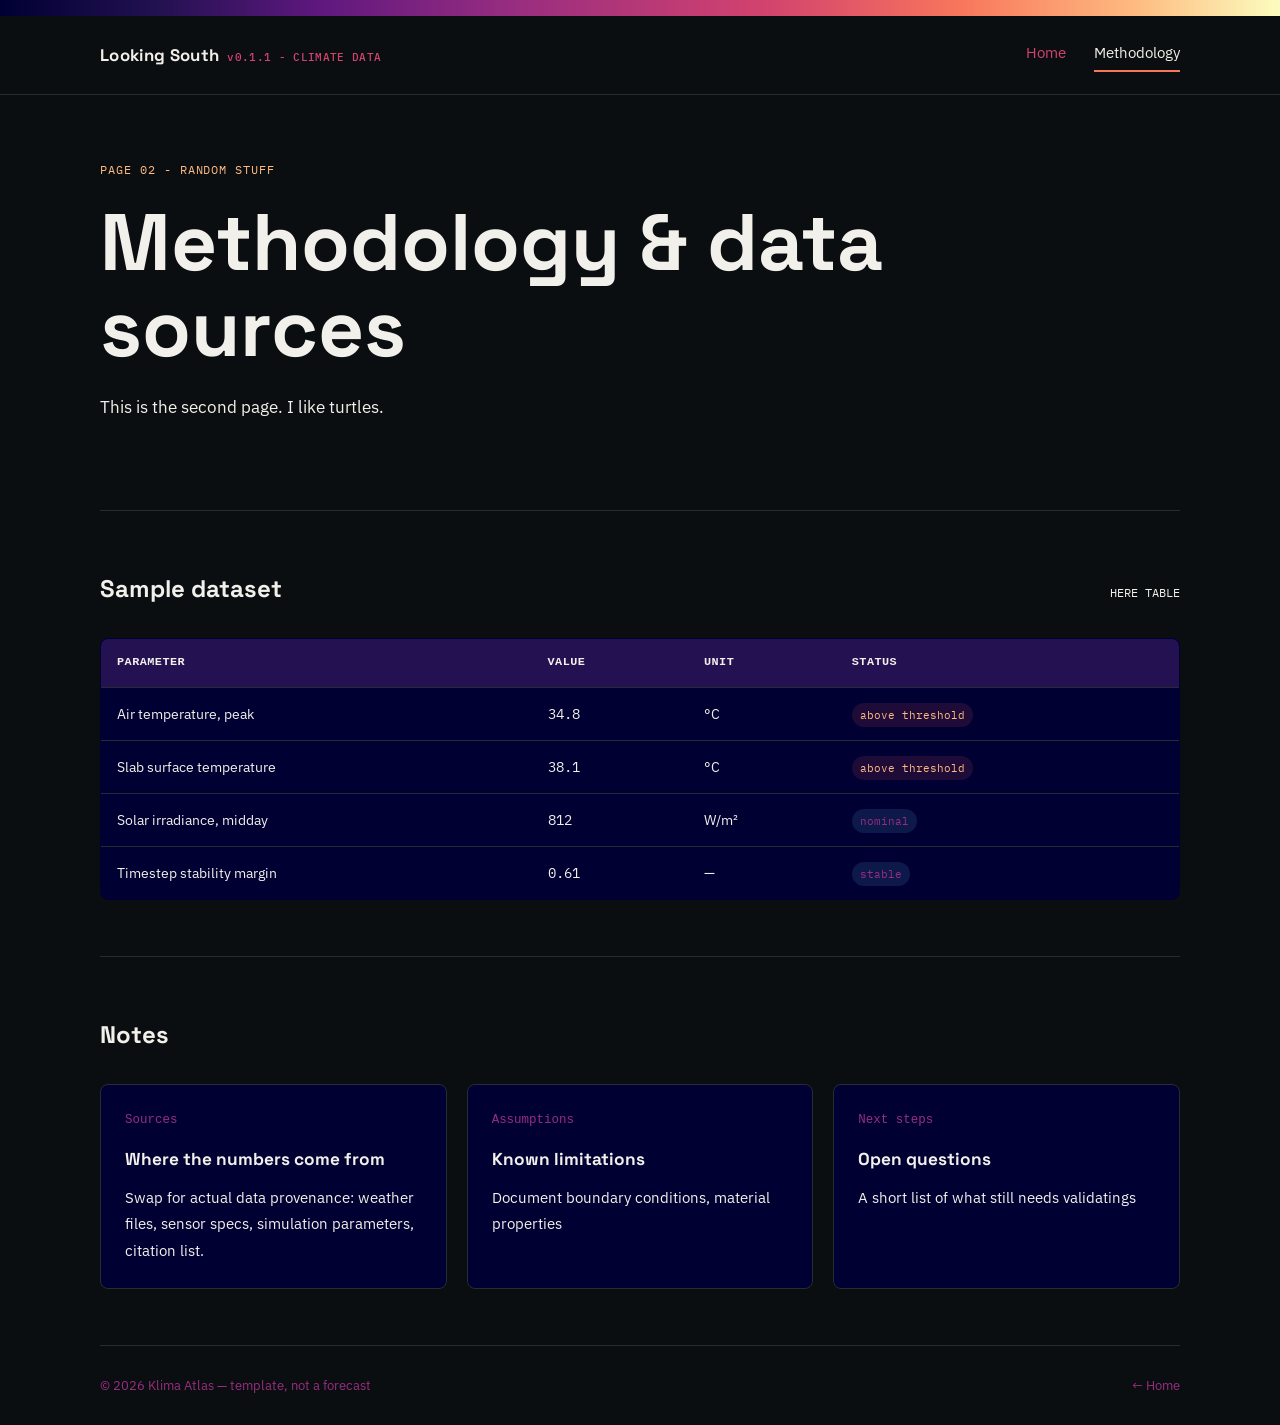
==== commit a34afe98: "again" ====
--- a/data.html
+++ b/data.html
@@ -31,7 +31,7 @@
   <section class="section wrap">
     <div class="section__head">
       <h2>Sample dataset</h2>
-      <span class="tag">HERE WILL TABLE</span>
+      <span class="tag">HERE TABLE</span>
     </div>
     <table class="data-table">
       <thead>
--- a/style.css
+++ b/style.css
@@ -15,7 +15,7 @@
   --ember:     #D1495B;   /* hot accent — the "after" */
   --amber:     #E8A33D;   /* caution / highlight */
   --fog:       #8A93A0;   /* muted secondary text */
-  --paper:     #eeebe3;   /* primary text on dark */
+  --paper:     #f2f0ea;   /* primary text on dark */ 
 
   /*VIRIDIS PALETTES*/
   --magma1: #000033;  /*darkest cold*/
@@ -63,7 +63,7 @@
 body {
   background: var(--bg-deep);
   color: var(--paper);
-  font-family: var(--font-body2);
+  font-family: var(--font-body);
   line-height: 1.8;
   -webkit-font-smoothing: antialiased;
 }
@@ -80,7 +80,7 @@
 /* ---------- focus & motion ---------- */
 a:focus-visible,
 button:focus-visible {
-  outline: 2px solid var(--magma6);
+  outline: 2px solid var(--paper);
   outline-offset: 5px;
 }
 
@@ -98,14 +98,14 @@
     var(--magma2) 12.5%,
     var(--magma3) 25%,
     var(--magma4) 40%,
-    var(--magma5) 55%,
-    var(--magma6) 70%,
-    var(--magma7) 87.5%,
+    var(--magma5) 60%,
+    var(--magma6) 75%,
+    var(--magma7) 88.5%,
     var(--magma8) 100%
   );
 }
 
-.stripes--thin { height: 8px; }
+.stripes--thin { height: 16px; }
 
 /* ---------- nav ---------- */
 .site-header {
@@ -124,7 +124,7 @@
 }
 
 .nav__brand {
-  font-family: var(--font-display2);
+  font-family: var(--font-display);
   font-weight: 700;
   font-size: 1.05rem;
   letter-spacing: 0.02em;
@@ -134,9 +134,9 @@
 }
 
 .nav__brand span {
-  font-family: var(--font-mono2);
+  font-family: var(--font-mono);
   font-size: 0.7rem;
-  color: var(--magma6);
+  color: var(--magma5);
   font-weight: 500;
 }
 
@@ -155,7 +155,7 @@
 
 .nav__links a:hover,
 .nav__links a[aria-current="page"] {
-  color: var(--magma6);
+  color: var(--paper);
 }
 
 .nav__links a[aria-current="page"]::after {
@@ -163,7 +163,7 @@
   position: absolute;
   left: 0; right: 0; bottom: -2px;
   height: 2px;
-  background: var(--magma7);
+  background: var(--magma6);
 }
 
 /* ---------- hero ---------- */
@@ -173,7 +173,7 @@
 }
 
 .eyebrow {
-  font-family: var(--font-mono2);
+  font-family: var(--font-mono);
   font-size: 0.75rem;
   letter-spacing: 0.08em;
   text-transform: uppercase;
@@ -182,16 +182,16 @@
 }
 
 .hero h1 {
-  font-family: var(--font-display2);
-  font-weight: 700;
-  font-size: clamp(2rem, 4.5vw, 3.4rem);
+  font-family: var(--font-display);
+  font-weight: 800;
+  font-size: clamp(3rem, 7vw, 5rem);
   line-height: 1.08;
   max-width: 16ch;
   margin-bottom: 20px;
 }
 
 .hero p.lede {
-  color: var(--magma8);
+  color: var(--paper);
   font-size: 1.05rem;
   max-width: 56ch;
   margin-bottom: 32px;
@@ -210,22 +210,22 @@
   font-size: 0.92rem;
   font-weight: 500;
   border: 1px solid var(--line);
-  transition: border-color 0.25s ease, background 0.15s ease;
+  transition: border-color 0.25s ease, background 0.45s ease;
 }
 
 .btn--primary {
-  background: var(--magma7);
-  border-color: var(--magma7);
-  color: var(--magma8);
-}
-
-.btn--primary:hover { background: var(--magma5); }
+  background: var(--magma5);
+  border-color: var(--magma5);
+  color: var(--paper);
+}
+
+.btn--primary:hover { background: var(--paper); }
 
 .btn--ghost {
-  color: var(--magma8);
-}
-
-.btn--ghost:hover { border-color: var(--magma8); }
+  color: var(--paper);
+}
+
+.btn--ghost:hover { border-color: var(--paper); }
 
 /* ---------- stat row ---------- */
 .stats {
@@ -245,10 +245,10 @@
 }
 
 .stat__value {
-  font-family: var(--font-mono2);
+  font-family: var(--font-mono);
   font-size: 1.7rem;
   font-weight: 600;
-  color: var(--magma8);
+  color: var(--paper);
 }
 
 .stat__value sup {
@@ -259,7 +259,7 @@
 .stat__label {
   margin-top: 6px;
   font-size: 0.82rem;
-  color: var(--magma8);
+  color: var(--paper);
 }
 
 .stat__source {
@@ -283,15 +283,15 @@
 }
 
 .section__head h2 {
-  font-family: var(--font-display2);
+  font-family: var(--font-display);
   font-size: 1.5rem;
   font-weight: 700;
 }
 
 .section__head .tag {
-  font-family: var(--font-mono2);
+  font-family: var(--font-mono);
   font-size: 0.75rem;
-  color: var(--magma8);
+  color: var(--paper);
 }
 
 .grid-3 {
@@ -315,13 +315,13 @@
 }
 
 .card h3 {
-  font-family: var(--font-display2);
+  font-family: var(--font-display);
   font-size: 1.08rem;
   margin-bottom: 10px;
 }
 
 .card p {
-  color: var(--magma8);
+  color: var(--paper);
   font-size: 0.92rem;
 }
 
@@ -348,20 +348,20 @@
   font-size: 0.74rem;
   letter-spacing: 0.04em;
   text-transform: uppercase;
-  color: var(--magma8);
+  color: var(--paper);
   background: var(--magma2);
 }
 
 .data-table td.num {
-  font-family: var(--font-mono2);
-  color: var(--magma8);
+  font-family: var(--font-mono);
+  color: var(--paper);
 }
 
 .data-table tr:last-child td { border-bottom: none; }
 
 .flag {
   display: inline-block;
-  font-family: var(--font-mono2);
+  font-family: var(--font-mono);
   font-size: 0.7rem;
   padding: 2px 8px;
   border-radius: 999px;
@@ -375,20 +375,20 @@
 }
 
 .callout {
-  border-left: 3px solid var(--magma7);
-  background: var(--magma1);
+  border-left: 3px solid var(--magma5);
+  background: var(--bg-panel);
   padding: 18px 20px;
   font-size: 0.92rem;
-  color: var(--magma8);
+  color: var(--paper);
   border-radius: 0 var(--radius) var(--radius) 0;
   margin-block: 32px;
 }
 
-.callout strong { color: var(--magma8); }
+.callout strong { color: var(--paper); }
 
 /* ---------- chart ---------- */
 .chart-block {
-  background: var(--magma1);
+  background: var(--bg-deep);
   border: 1px solid var(--line);
   border-radius: var(--radius);
   padding: 24px 20px 12px;
@@ -415,14 +415,14 @@
   padding: 6px 10px;
   font-family: var(--font-mono2);
   font-size: 0.75rem;
-  color: var(--magma8);
+  color: var(--paper);
   white-space: nowrap;
   transform: translate(-50%, -100%);
   transition: opacity 0.1s ease;
 }
 
 .chart-error {
-  color: var(--magma8);
+  color: var(--ember);
   font-size: 0.85rem;
   text-align: center;
   padding-top: 120px;
@@ -433,7 +433,7 @@
   gap: 20px;
   flex-wrap: wrap;
   font-size: 0.78rem;
-  color: var(--magma8);
+  color: var(--paper);
   padding: 10px 4px 16px;
 }
 
@@ -451,12 +451,12 @@
 
 .chart-source {
   font-size: 0.72rem;
-  color: var(--magma4);
+  color: var(--fog);
   padding: 0 4px 4px;
 }
 
 .chart-source a { color: var(--magma4); }
-.chart-source a:hover { color: var(--magma8); }
+.chart-source a:hover { color: var(--paper); }
 
 /* ---------- footer ---------- */
 .site-footer {
@@ -470,10 +470,23 @@
   color: var(--magma4);
 }
 
-.site-footer a:hover { color: var(--fog); }
+.site-footer a:hover { 
+  color: var(--paper); 
+}
 
 /* ---------- responsive ---------- */
 @media (max-width: 640px) {
   .nav__links { gap: 16px; font-size: 0.85rem; }
   .section__head { flex-direction: column; align-items: flex-start; gap: 8px; }
+}
+
+.video-background {
+  position: fixed;
+  top: 0;
+  left: 0;
+  width: 100%;
+  height: 100%;
+  object-fit: cover;
+  z-index: -1;
+  transform: translateY(calc(var(--scroll) * 5px));
 }
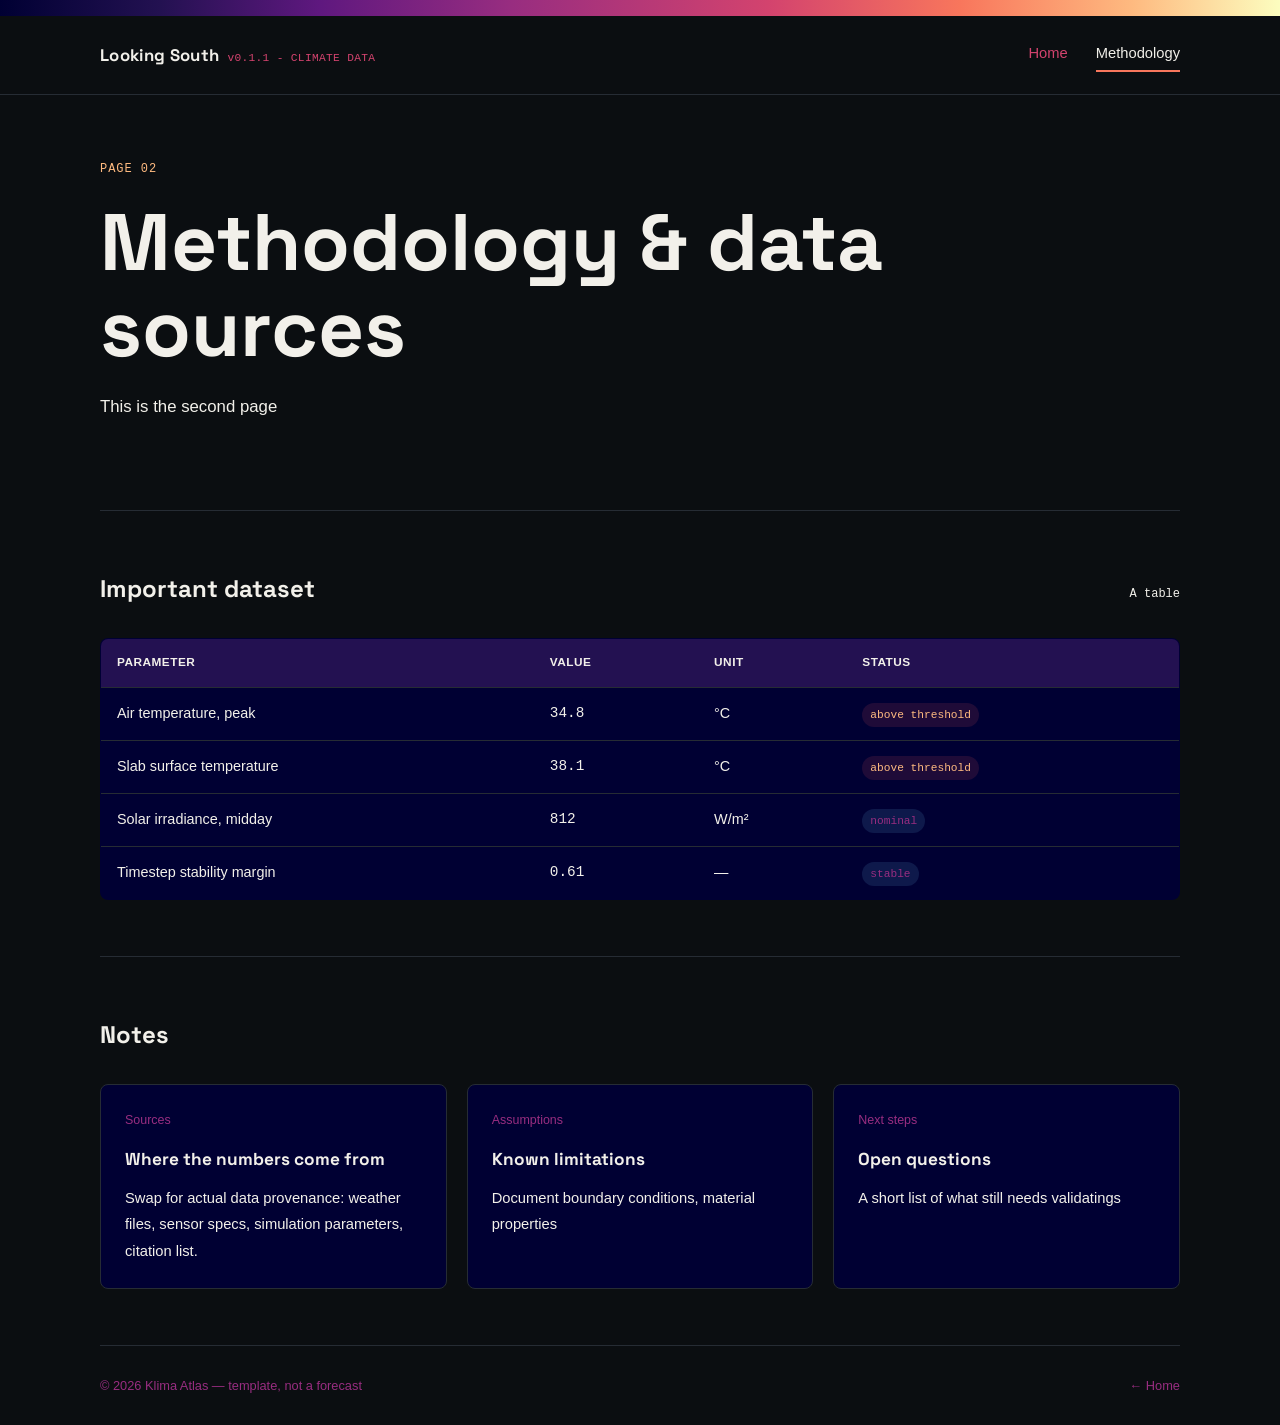
==== commit 40d4ced1: "insanified parallax" ====
--- a/data.html
+++ b/data.html
@@ -23,15 +23,15 @@
 <main>
 
   <section class="hero wrap">
-    <p class="eyebrow">Page 02 - random stuff</p>
+    <p class="eyebrow">Page 02</p>
     <h1>Methodology &amp; data sources</h1>
-    <p class="lede">This is the second page. I like turtles.</p>
+    <p class="lede">This is the second page</p>
   </section>
 
   <section class="section wrap">
     <div class="section__head">
-      <h2>Sample dataset</h2>
-      <span class="tag">HERE TABLE</span>
+      <h2>Important dataset</h2>
+      <span class="tag">A table</span>
     </div>
     <table class="data-table">
       <thead>
--- a/style.css
+++ b/style.css
@@ -48,11 +48,8 @@
   /* type tokens */
   --font-display: 'Space Grotesk', sans-serif;
   --font-display2: 'Roboto Mono', monospace;
-  --font-body: 'IBM Plex Sans', sans-serif;
-  --font-body2: 'Inter', sans-serif;
-  --font-mono: 'IBM Plex Mono', monospace;
-  --font-mono2: 'Roboto Mono', monospace;
-
+  --font-body: 'Inter', sans-serif;
+  --font-mono: 'Roboto Mono', monospace;
   --radius: 8px;
 }
 
@@ -474,6 +471,16 @@
   color: var(--paper); 
 }
 
+.live-circle {
+  display: inline-block;
+  width: 10px;
+  height: 10px;
+  border-radius: 50%;
+  background: var(--magma5);
+  margin-right: 6px;
+  vertical-align: middle;
+}
+
 /* ---------- responsive ---------- */
 @media (max-width: 640px) {
   .nav__links { gap: 16px; font-size: 0.85rem; }
@@ -488,5 +495,5 @@
   height: 100%;
   object-fit: cover;
   z-index: -1;
-  transform: translateY(calc(var(--scroll) * 5px));
+  transform: translateY(calc(var(--scroll) * 10px));
 }
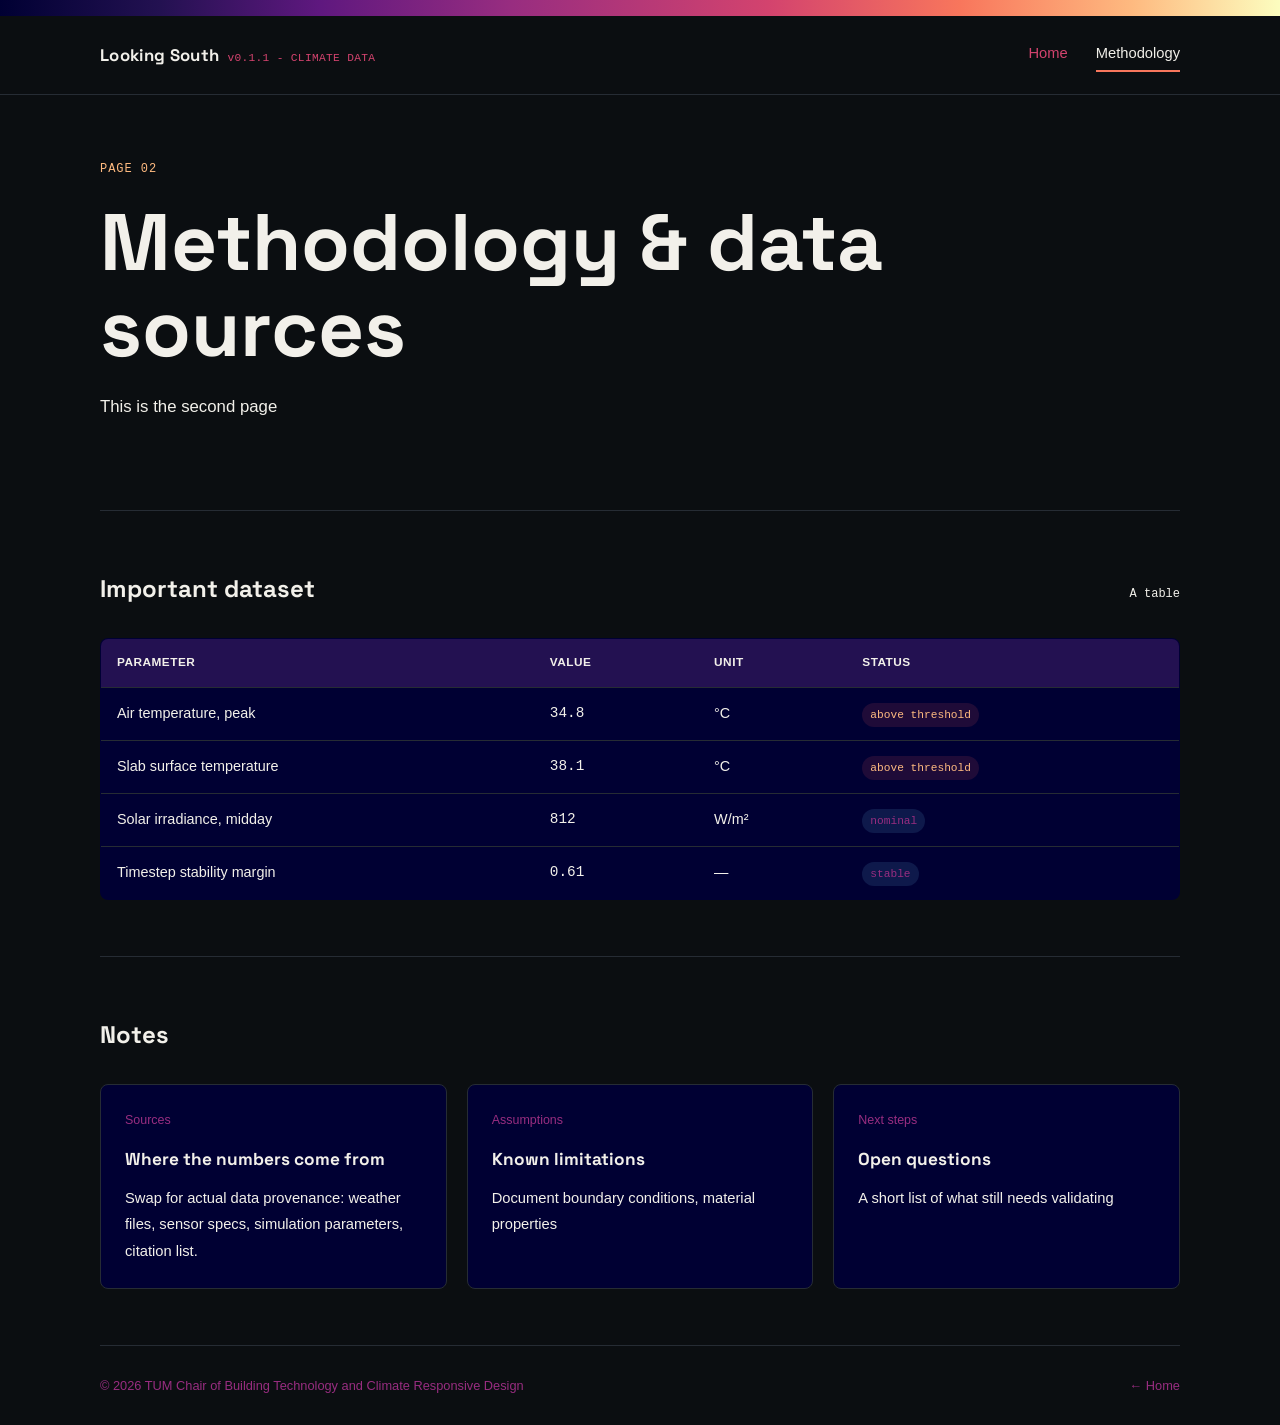
==== commit 8f47110a: "introduced fade to video" ====
--- a/data.html
+++ b/data.html
@@ -89,7 +89,7 @@
       <div class="card">
         <div class="card__index">Next steps</div>
         <h3>Open questions</h3>
-        <p>A short list of what still needs validatings</p>
+        <p>A short list of what still needs validating</p>
       </div>
     </div>
   </section>
@@ -97,7 +97,7 @@
 </main>
 
 <footer class="site-footer wrap">
-  <span>© 2026 Klima Atlas — template, not a forecast</span>
+  <span>© 2026 TUM Chair of Building Technology and Climate Responsive Design</span>
   <a href="index.html">← Home</a>
 </footer>
 
--- a/style.css
+++ b/style.css
@@ -495,5 +495,7 @@
   height: 100%;
   object-fit: cover;
   z-index: -1;
-  transform: translateY(calc(var(--scroll) * 10px));
+  transform: translateY(calc(var(--scroll) * -3px));
+  opacity: calc(1 - var(--scroll) / 200);
+
 }
